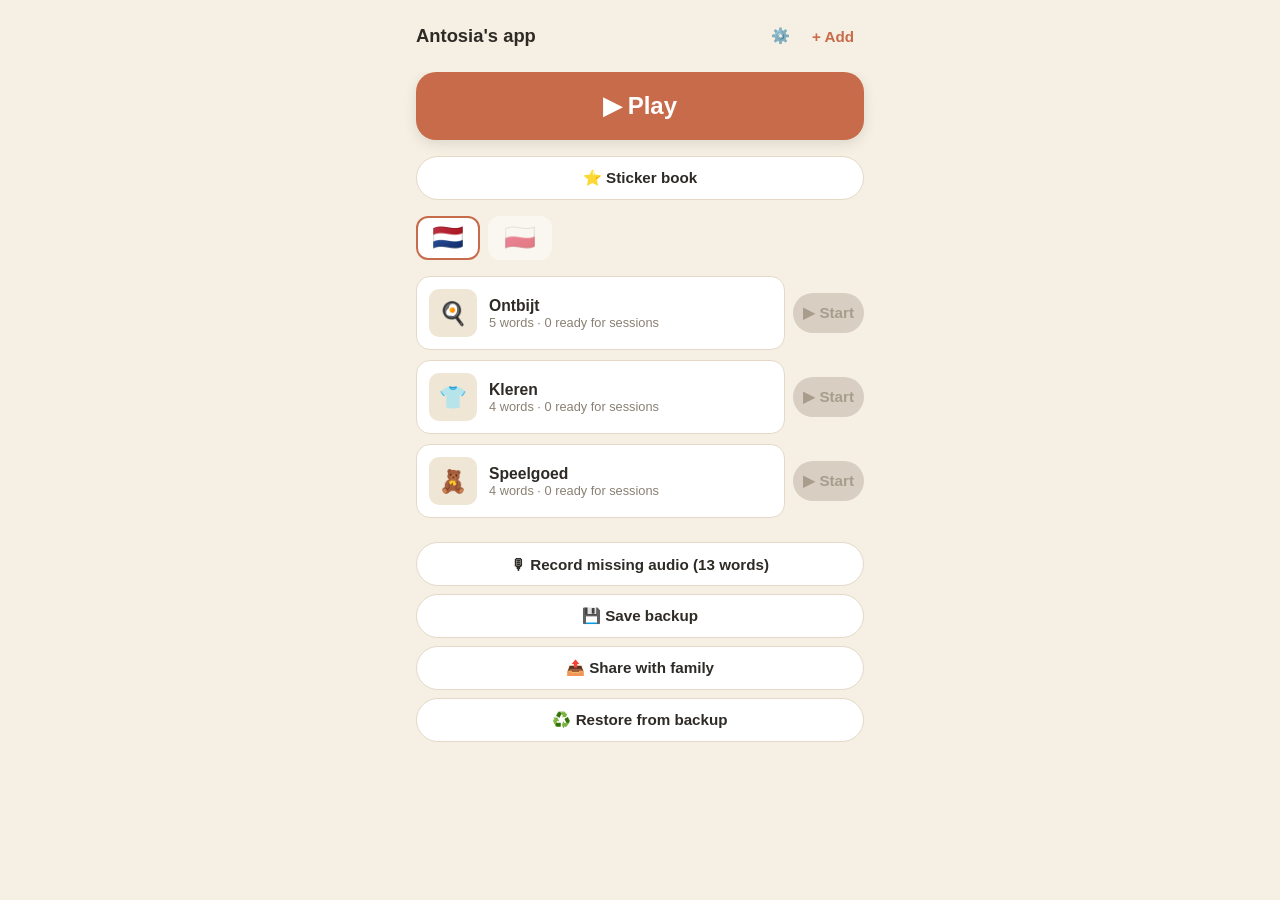
==== index.html @ c9a787b4 "Reorder child-mode flow per parent request (19 July 2026) New order: flag → collage of all language " ====
<!doctype html>
<html lang="en">
<head>
  <meta charset="UTF-8" />
  <meta name="viewport" content="width=device-width, initial-scale=1, maximum-scale=1, user-scalable=no, viewport-fit=cover" />
  <title>Antosia's app</title>
  <link rel="manifest" href="./manifest.webmanifest" />
  <link rel="apple-touch-icon" href="./icons/icon-180.png" />
  <meta name="apple-mobile-web-app-capable" content="yes" />
  <meta name="apple-mobile-web-app-status-bar-style" content="default" />
  <meta name="theme-color" content="#f6efe3" />
  <link rel="stylesheet" href="./css/app.css?v=43" />
</head>
<body>
  <main id="app" class="app"></main>
  <div id="session" hidden></div>
  <script type="module" src="./js/admin.js?v=43"></script>
  <script>
    if ('serviceWorker' in navigator) {
      navigator.serviceWorker.register('./sw.js');
    }
  </script>
</body>
</html>
---- css/app.css ----
:root {
  --bg: #f6efe3;
  --fg: #2e2a26;
  --muted: #8a8074;
  --accent: #c86b4a;
  --card-bg: #ffffff;
  --border: #e4d9c8;
  --radius: 14px;
}

* {
  box-sizing: border-box;
}

body {
  margin: 0;
  font-family: -apple-system, BlinkMacSystemFont, "Helvetica Neue", Arial, sans-serif;
  background: var(--bg);
  color: var(--fg);
  padding: env(safe-area-inset-top) env(safe-area-inset-right) env(safe-area-inset-bottom)
    env(safe-area-inset-left);
}

.spike {
  max-width: 480px;
  margin: 0 auto;
  padding: 20px 16px 48px;
}

header h1 {
  font-size: 1.3rem;
  margin: 0 0 6px;
}

header .sub {
  font-size: 0.9rem;
  color: var(--muted);
  margin: 0 0 24px;
  line-height: 1.4;
}

.card {
  background: var(--card-bg);
  border: 1px solid var(--border);
  border-radius: var(--radius);
  padding: 16px;
  margin-bottom: 16px;
}

.card h2 {
  font-size: 1rem;
  margin: 0 0 10px;
}

.hint {
  font-size: 0.82rem;
  color: var(--muted);
  margin-top: 8px;
}

.btn-row {
  display: flex;
  flex-wrap: wrap;
  gap: 10px;
  margin-bottom: 10px;
}

button,
.btn {
  appearance: none;
  border: none;
  background: var(--accent);
  color: #fff;
  font-size: 0.95rem;
  font-weight: 600;
  padding: 12px 18px;
  border-radius: 999px;
  min-height: 44px;
  cursor: pointer;
  display: inline-flex;
  align-items: center;
  justify-content: center;
  text-align: center;
}

button:disabled {
  background: #d8cfc2;
  color: #a89d8d;
  cursor: not-allowed;
}

button:active,
.btn:active {
  transform: scale(0.97);
}

#photo-preview {
  display: block;
  max-width: 100%;
  border-radius: 10px;
  margin: 10px 0;
}

#log {
  font-family: ui-monospace, SFMono-Regular, Menlo, monospace;
  font-size: 0.75rem;
  white-space: pre-wrap;
  word-break: break-word;
  max-height: 200px;
  overflow-y: auto;
  background: #fbf7f0;
  border-radius: 8px;
  padding: 10px;
  margin: 0;
}

p {
  font-size: 0.9rem;
  line-height: 1.4;
  margin: 6px 0;
}

/* --- Admin app shell --- */

.app {
  max-width: 480px;
  margin: 0 auto;
  padding-bottom: 40px;
}

.topbar {
  display: flex;
  align-items: center;
  gap: 10px;
  padding: 16px;
  position: sticky;
  top: 0;
  background: var(--bg);
  z-index: 5;
}

.topbar h1 {
  font-size: 1.15rem;
  margin: 0;
  flex: 1;
}

.topbar-actions {
  display: flex;
  align-items: center;
  gap: 2px;
}

.icon-btn {
  appearance: none;
  border: none;
  background: transparent;
  color: var(--accent);
  font-size: 0.95rem;
  font-weight: 600;
  padding: 8px 10px;
  min-height: 40px;
  cursor: pointer;
}

.screen {
  padding: 0 16px;
}

.empty-state {
  text-align: center;
  color: var(--muted);
  padding: 40px 16px;
  font-size: 0.9rem;
}

/* --- Lists --- */

.list {
  list-style: none;
  margin: 0 0 16px;
  padding: 0;
  display: flex;
  flex-direction: column;
  gap: 10px;
}

.list-item {
  display: flex;
  align-items: center;
  gap: 12px;
  background: var(--card-bg);
  border: 1px solid var(--border);
  border-radius: var(--radius);
  padding: 12px;
  cursor: pointer;
  text-align: left;
  width: 100%;
  font: inherit;
  color: inherit;
}

.list-item:active {
  transform: scale(0.99);
}

.thumb {
  width: 48px;
  height: 48px;
  border-radius: 10px;
  background: #efe6d6;
  display: flex;
  align-items: center;
  justify-content: center;
  font-size: 1.4rem;
  flex-shrink: 0;
  overflow: hidden;
}

.thumb img {
  width: 100%;
  height: 100%;
  object-fit: cover;
}

.thumb.large {
  width: 88px;
  height: 88px;
  border-radius: 14px;
  font-size: 2.2rem;
}

.list-item-body {
  flex: 1;
  min-width: 0;
}

.list-item-title {
  font-weight: 600;
  font-size: 0.98rem;
}

.list-item-sub {
  font-size: 0.8rem;
  color: var(--muted);
}

.badge {
  font-size: 0.72rem;
  font-weight: 600;
  padding: 4px 8px;
  border-radius: 999px;
  white-space: nowrap;
}

.badge-warning {
  background: #f7e2c4;
  color: #8a5a1f;
}

.badge-ok {
  background: #d9ecd6;
  color: #33632e;
}

.badge-muted {
  background: #e6e0d4;
  color: #7a7263;
}

/* Excluded ("Skip") words: dimmed so they're visibly set aside, but still
   fully tappable to edit or re-include. */
.list-item-muted {
  opacity: 0.55;
}

.fab-row {
  margin-top: 4px;
}

.fab-row button {
  width: 100%;
}

/* --- Forms --- */

.field {
  margin-bottom: 18px;
}

.field label,
.field .field-label {
  display: block;
  font-size: 0.82rem;
  font-weight: 600;
  color: var(--muted);
  margin-bottom: 6px;
}

.field input[type="text"],
.field textarea {
  width: 100%;
  font-size: 1rem;
  font-family: inherit;
  padding: 12px;
  border-radius: 10px;
  border: 1px solid var(--border);
  background: var(--card-bg);
  color: var(--fg);
}

.field textarea {
  resize: vertical;
  min-height: 60px;
}

.segmented {
  display: flex;
  gap: 8px;
  flex-wrap: wrap;
}

.segmented button {
  background: var(--card-bg);
  color: var(--fg);
  border: 1px solid var(--border);
  font-weight: 500;
  padding: 10px 16px;
}

.segmented button.active {
  background: var(--accent);
  color: #fff;
  border-color: var(--accent);
}

.label-preview {
  font-size: 1.1rem;
  font-weight: 600;
  margin-top: 6px;
}

.media-block {
  background: #fbf7f0;
  border: 1px solid var(--border);
  border-radius: var(--radius);
  padding: 14px;
  margin-bottom: 14px;
}

.media-block .status-line {
  font-size: 0.85rem;
  margin: 8px 0 10px;
}

.status-ok {
  color: #33632e;
}

.status-missing {
  color: #a8551f;
}

.form-actions {
  display: flex;
  flex-direction: column;
  gap: 10px;
  margin-top: 24px;
}

.btn-secondary {
  background: var(--card-bg);
  color: var(--fg);
  border: 1px solid var(--border);
}

.btn-danger {
  background: #fff;
  color: #b3423a;
  border: 1px solid #f0c9c4;
}

.list-item-row {
  display: flex;
  align-items: center;
  gap: 8px;
}

.list-item-row .list-item {
  flex: 1;
  width: auto;
}

.session-start-btn {
  flex-shrink: 0;
}

/* --- Child session mode --- */

#session {
  position: fixed;
  inset: 0;
  background: var(--bg);
  z-index: 10;
  display: flex;
  flex-direction: column;
  /* Toddler-proofing: no double-tap zoom, no long-press save/copy menus,
     no accidental text selection anywhere inside a session. */
  touch-action: manipulation;
  -webkit-touch-callout: none;
  -webkit-user-select: none;
  user-select: none;
}

#session img {
  -webkit-touch-callout: none;
  -webkit-user-drag: none;
  pointer-events: none;
}

#session[hidden] {
  display: none;
}

.session-screen {
  flex: 1;
  display: flex;
  flex-direction: column;
  align-items: center;
  justify-content: center;
  padding: 24px;
  text-align: center;
  gap: 18px;
}

.session-photo-btn {
  appearance: none;
  border: none;
  background: none;
  padding: 0;
  cursor: pointer;
}

.session-photo {
  width: min(78vw, 350px);
  height: min(78vw, 350px);
  border-radius: 28px;
  background: #efe6d6;
  display: flex;
  align-items: center;
  justify-content: center;
  font-size: 6rem;
  overflow: hidden;
  box-shadow: 0 6px 18px rgba(0, 0, 0, 0.08);
}

.session-photo img {
  width: 100%;
  height: 100%;
  /* contain (not cover): show the whole picture, uncropped — the warm box
     background shows through where the photo's shape doesn't fill the square. */
  object-fit: contain;
}

.session-label {
  font-size: 2rem;
  font-weight: 700;
}

.session-hint {
  font-size: 1.1rem;
  color: var(--muted);
}

/* Shown only when saving her progress failed (storage full / DB unavailable):
   a plain-language message plus a way out that doesn't fake success. */
.session-save-error {
  margin-top: 12px;
  padding: 12px 14px;
  border-radius: 16px;
  background: rgba(180, 60, 40, 0.08);
  max-width: 420px;
}

.session-secondary {
  appearance: none;
  border: 1px solid rgba(0, 0, 0, 0.15);
  background: #fff;
  border-radius: 999px;
  padding: 10px 18px;
  font-size: 1rem;
  cursor: pointer;
  margin-top: 8px;
}

.session-continue {
  font-size: 1.15rem;
  padding: 16px 32px;
  border-radius: 999px;
  min-width: 220px;
}

/* Wordless "let's find it" button: a big magnifying glass with a slow,
   calm breathing pulse — inviting, not flashy. */
.find-btn {
  appearance: none;
  border: none;
  width: 96px;
  height: 96px;
  border-radius: 50%;
  background: var(--accent);
  font-size: 2.8rem;
  display: flex;
  align-items: center;
  justify-content: center;
  cursor: pointer;
  box-shadow: 0 4px 14px rgba(0, 0, 0, 0.12);
  animation: find-pulse 2.4s ease-in-out infinite;
}

@keyframes find-pulse {
  0%,
  100% {
    transform: scale(1);
  }
  50% {
    transform: scale(1.08);
  }
}

@media (prefers-reduced-motion: reduce) {
  .find-btn {
    animation: none;
  }
}

.end-stage {
  overflow-y: auto;
  justify-content: flex-start;
  padding-top: 40px;
}

/* Never let flexbox SHRINK end-screen blocks to fit the viewport: a shrunken
   .sticker-reveal paints its 64px sticker over the text below it. The screen
   scrolls instead (it's an .allow-scroll area). */
.end-stage > * {
  flex-shrink: 0;
}

/* Two choices stack vertically so each picture can be BIG (parent feedback:
   pictures were too small side-by-side). 3 and 4 choices switch to grids
   below. */
.session-options {
  display: flex;
  flex-direction: column;
  gap: 16px;
  align-items: center;
  justify-content: center;
}

.session-option {
  appearance: none;
  border: none;
  background: none;
  padding: 0;
  cursor: pointer;
  border-radius: 24px;
}

.session-option-photo {
  width: min(56vw, 250px);
  height: min(56vw, 250px);
  border-radius: 24px;
  background: #efe6d6;
  display: flex;
  align-items: center;
  justify-content: center;
  font-size: 4rem;
  overflow: hidden;
}

.session-option-photo img {
  width: 100%;
  height: 100%;
  /* contain (not cover): the answer tiles show the whole picture, uncropped. */
  object-fit: contain;
}

.session-option.correct .session-option-photo {
  outline: 5px solid #6fb366;
}

/* Test mode difficulty: 3 options = a 2+1 grid (third centered below);
   4 options = a 2×2 grid. Tiles stay as big as the screen allows. */
.session-options.count-3,
.session-options.count-4 {
  display: grid;
  grid-template-columns: repeat(2, auto);
  justify-content: center;
}

.session-options.count-3 .session-option:nth-child(3) {
  grid-column: 1 / -1;
  justify-self: center;
}

.session-options.count-3 .session-option-photo,
.session-options.count-4 .session-option-photo {
  width: min(42vw, 190px);
  height: min(42vw, 190px);
}

/* Test end screen: the first-tap score and per-word ✓/✗ list. */
.test-score {
  font-size: 1.25rem;
  font-weight: 700;
}

.test-result-list {
  width: 100%;
  max-width: 360px;
  display: flex;
  flex-direction: column;
  gap: 6px;
}

.test-result-row {
  display: flex;
  justify-content: space-between;
  background: var(--card-bg);
  border: 1px solid var(--border);
  border-radius: 10px;
  padding: 8px 14px;
  font-size: 0.95rem;
  font-weight: 600;
}

.test-ok {
  color: #33632e;
}

.test-miss {
  color: #b3423a;
}

.session-option.wiggle {
  animation: session-wiggle 0.4s ease;
}

@keyframes session-wiggle {
  0%,
  100% {
    transform: translateX(0);
  }
  25% {
    transform: translateX(-6px);
  }
  75% {
    transform: translateX(6px);
  }
}

.session-prompt-icon {
  font-size: 3.5rem;
}

.session-prompt-text {
  font-size: 1.4rem;
  font-weight: 600;
  max-width: 340px;
}

.session-end-title {
  font-size: 1.8rem;
  font-weight: 700;
}

.session-end-summary {
  font-size: 1.1rem;
}

.session-end-reminder {
  font-size: 1rem;
  color: var(--muted);
  max-width: 320px;
}

.session-obs-list {
  width: 100%;
  max-width: 360px;
  display: flex;
  flex-direction: column;
  gap: 10px;
  margin: 8px 0;
}

.session-obs-row {
  display: flex;
  align-items: center;
  gap: 8px;
  background: var(--card-bg);
  border: 1px solid var(--border);
  border-radius: 12px;
  padding: 10px 12px;
}

.session-obs-label {
  flex: 1;
  text-align: left;
  font-weight: 600;
  font-size: 0.95rem;
}

.obs-btn {
  background: var(--card-bg);
  color: var(--muted);
  border: 1px solid var(--border);
  font-size: 0.8rem;
  padding: 8px 10px;
}

.obs-btn.active {
  background: #d9ecd6;
  color: #33632e;
  border-color: #b7d9b0;
}

/* The button itself is a generous touch target (well above the 44px
   minimum) so a 3-second hold survives normal finger drift; the visible
   dot inside stays small and subtle so it doesn't distract a toddler. */
.parent-gate {
  position: fixed;
  bottom: calc(env(safe-area-inset-bottom, 0px) + 18px);
  right: calc(env(safe-area-inset-right, 0px) + 10px);
  width: 72px;
  height: 72px;
  border-radius: 50%;
  background: none;
  border: none;
  padding: 0;
  display: flex;
  align-items: center;
  justify-content: center;
  z-index: 50;
  touch-action: none;
  -webkit-touch-callout: none;
  -webkit-user-select: none;
  user-select: none;
}

.parent-gate-dot {
  width: 34px;
  height: 34px;
  border-radius: 50%;
  background: rgba(0, 0, 0, 0.06);
  overflow: hidden;
}

.parent-gate-fill {
  width: 100%;
  height: 100%;
  background: rgba(0, 0, 0, 0.35);
  transform: scaleX(0);
  transform-origin: left;
}

.parent-gate-fill.filling {
  /* Duration is set from HOLD_MS in gate.js so the two can't drift apart;
     this value is only a fallback. */
  transition: transform 1.5s linear;
  transform: scaleX(1);
}

/* --- Child-first flow (Stage 6) --- */

/* Antosia's own big friendly entry button at the top of the home screen. */
.play-btn {
  width: 100%;
  font-size: 1.5rem;
  padding: 20px;
  border-radius: 20px;
  margin-bottom: 16px;
  box-shadow: 0 4px 14px rgba(0, 0, 0, 0.1);
}

.child-flag-stage {
  gap: 32px;
}

.child-flag-btn {
  appearance: none;
  border: none;
  background: var(--card-bg);
  width: min(48vw, 220px);
  height: min(48vw, 220px);
  border-radius: 32px;
  font-size: min(24vw, 108px);
  line-height: 1;
  display: flex;
  align-items: center;
  justify-content: center;
  cursor: pointer;
  box-shadow: 0 6px 18px rgba(0, 0, 0, 0.08);
}

.child-flag-btn:active {
  transform: scale(0.96);
}

.child-tiles {
  display: grid;
  grid-template-columns: 1fr 1fr;
  gap: 16px;
  width: 100%;
  max-width: 420px;
}

.child-tile {
  appearance: none;
  border: 1px solid var(--border);
  background: var(--card-bg);
  border-radius: 22px;
  padding: 14px 10px;
  display: flex;
  flex-direction: column;
  align-items: center;
  gap: 8px;
  cursor: pointer;
  color: var(--fg);
  font: inherit;
  box-shadow: 0 4px 12px rgba(0, 0, 0, 0.06);
  min-height: 44px;
}

.child-tile:active {
  transform: scale(0.97);
}

.child-tile-emoji {
  font-size: 2.6rem;
  line-height: 1;
}

.child-tile-name {
  font-size: 1.05rem;
  font-weight: 700;
}

.child-tile-photos {
  display: grid;
  grid-template-columns: 1fr 1fr;
  gap: 4px;
  width: 100%;
}

.child-tile-photos img {
  width: 100%;
  aspect-ratio: 1;
  object-fit: cover;
  border-radius: 10px;
}

/* Face pick: whose voice? Big round photo buttons, silent selection. */
.child-faces {
  display: flex;
  gap: 28px;
  flex-wrap: wrap;
  justify-content: center;
}

.child-face-btn {
  appearance: none;
  border: none;
  background: none;
  padding: 0;
  display: flex;
  flex-direction: column;
  align-items: center;
  gap: 10px;
  cursor: pointer;
}

.child-face-btn:active {
  transform: scale(0.96);
}

.child-face-photo {
  width: min(38vw, 170px);
  height: min(38vw, 170px);
  border-radius: 50%;
  overflow: hidden;
  background: var(--card-bg);
  display: flex;
  align-items: center;
  justify-content: center;
  font-size: 3rem;
  box-shadow: 0 6px 18px rgba(0, 0, 0, 0.1);
}

.child-face-photo img {
  width: 100%;
  height: 100%;
  object-fit: cover;
}

.child-face-initials {
  background: var(--accent);
  color: #fff;
  font-weight: 700;
}

.child-face-name {
  font-size: 1.15rem;
  font-weight: 700;
  color: var(--fg);
}

/* Intro: the session host, big and warm. */
.child-intro-stage {
  gap: 20px;
}

.child-intro-photo {
  width: min(80vw, 380px);
  height: min(80vw, 380px);
  border-radius: 36px;
  overflow: hidden;
  background: #efe6d6;
  box-shadow: 0 8px 24px rgba(0, 0, 0, 0.12);
}

.child-intro-photo img {
  width: 100%;
  height: 100%;
  object-fit: cover;
}

.child-intro-label {
  font-size: 2rem;
  font-weight: 700;
}

/* Collage: the faces of this language. */
.child-collage {
  display: grid;
  grid-template-columns: repeat(2, 1fr);
  gap: 12px;
  width: 100%;
  max-width: 420px;
}

.child-collage.cols-3 {
  grid-template-columns: repeat(3, 1fr);
}

.child-collage-cell {
  border-radius: 20px;
  overflow: hidden;
  background: #efe6d6;
  aspect-ratio: 1;
  box-shadow: 0 4px 12px rgba(0, 0, 0, 0.08);
}

.child-collage-cell img {
  width: 100%;
  height: 100%;
  object-fit: cover;
}

/* --- Family recording page (?record=…) ---
   Audience: grandparents who may never have recorded anything on a phone.
   Everything is oversized: one task per screen, one huge obvious button. */

.record-page {
  max-width: 440px;
  margin: 0 auto;
  padding: 28px 20px 60px;
  text-align: center;
}

.record-title {
  font-size: 1.7rem;
  margin: 10px 0 14px;
}

.record-body {
  font-size: 1.15rem;
  line-height: 1.5;
  margin: 10px 0;
}

.record-warn {
  font-size: 1.05rem;
  line-height: 1.5;
  background: #f7e2c4;
  color: #6d4715;
  border-radius: 14px;
  padding: 12px 14px;
  margin: 16px 0;
}

.record-tips {
  text-align: left;
  font-size: 1.1rem;
  line-height: 1.5;
  padding-left: 1.2em;
  margin: 12px 0;
}

.record-tips li {
  margin: 10px 0;
}

.record-progress {
  font-size: 1rem;
  font-weight: 700;
  color: var(--muted);
  margin-bottom: 14px;
}

.record-instruction {
  font-size: 1.15rem;
  margin: 12px 0 6px;
}

.record-say {
  font-size: 2rem;
  font-weight: 800;
  margin: 6px 0 10px;
}

.record-hint {
  font-size: 1rem;
  color: var(--muted);
  line-height: 1.45;
  margin: 6px 0 10px;
}

.record-thumb {
  width: 160px;
  height: 160px;
  object-fit: cover;
  border-radius: 20px;
  margin: 4px auto 8px;
  display: block;
  box-shadow: 0 4px 14px rgba(0, 0, 0, 0.1);
}

.record-status {
  font-size: 1.2rem;
  font-weight: 700;
  min-height: 1.5em;
  margin: 10px 0;
}

.record-actions {
  display: flex;
  flex-direction: column;
  align-items: center;
  gap: 14px;
  margin-top: 10px;
}

/* THE button: a big red microphone circle nobody can miss. */
.record-btn {
  width: 130px;
  height: 130px;
  border-radius: 50%;
  background: #cc3b2f;
  font-size: 3rem;
  display: flex;
  align-items: center;
  justify-content: center;
  box-shadow: 0 6px 18px rgba(0, 0, 0, 0.18);
}

.record-btn.recording {
  font-size: 1.4rem;
  animation: record-pulse 1.2s ease-in-out infinite;
}

@keyframes record-pulse {
  0%,
  100% {
    transform: scale(1);
    box-shadow: 0 6px 18px rgba(204, 59, 47, 0.35);
  }
  50% {
    transform: scale(1.07);
    box-shadow: 0 6px 26px rgba(204, 59, 47, 0.6);
  }
}

.record-primary {
  width: 100%;
  font-size: 1.3rem;
  padding: 18px;
  border-radius: 18px;
}

.record-start {
  margin-top: 14px;
}

.record-secondary {
  width: 100%;
  font-size: 1.15rem;
  padding: 15px;
  border-radius: 16px;
  background: var(--card-bg);
  color: var(--fg);
  border: 2px solid var(--border);
}

.record-skip {
  background: none;
  color: var(--muted);
  font-size: 1rem;
  text-decoration: underline;
  box-shadow: none;
  min-height: 44px;
}

.record-photo-preview img {
  width: 180px;
  height: 180px;
  object-fit: cover;
  border-radius: 50%;
  margin: 10px auto;
  display: block;
  box-shadow: 0 6px 18px rgba(0, 0, 0, 0.15);
}

/* --- Home-screen language switcher --- */
.lang-switch {
  display: flex;
  gap: 8px;
  margin-bottom: 16px;
}

.lang-btn {
  appearance: none;
  border: 2px solid transparent;
  background: var(--card-bg);
  border-radius: 12px;
  padding: 6px 14px;
  font-size: 1.6rem;
  line-height: 1;
  cursor: pointer;
  opacity: 0.5;
}

.lang-btn.active {
  opacity: 1;
  border-color: var(--accent);
}

/* --- People & voices --- */
.badge-row {
  display: flex;
  gap: 6px;
  flex-wrap: wrap;
  margin-top: 4px;
}

/* --- Settings screen --- */
.settings-card {
  background: var(--card-bg);
  border-radius: 14px;
  padding: 16px;
  margin-bottom: 14px;
}

.settings-card-title {
  font-size: 1rem;
  margin: 0 0 10px;
}

.settings-line {
  margin: 6px 0;
  font-size: 0.95rem;
}

.settings-note {
  margin: 6px 0;
  font-size: 0.85rem;
  color: var(--muted);
  line-height: 1.4;
}

.settings-note-warn {
  color: #8a5a1f;
}

.settings-steps {
  margin: 8px 0;
  padding-left: 1.3em;
}

.settings-steps li {
  margin: 8px 0;
  font-size: 0.9rem;
  line-height: 1.45;
}

.settings-link {
  display: inline-block;
  margin: 8px 0 2px;
  color: var(--accent);
  font-weight: 600;
  font-size: 0.9rem;
  text-decoration: none;
}

/* --- Sticker book (full-screen collection view) --- */
.sticker-book {
  overflow-y: auto;
  justify-content: flex-start;
  padding-top: 48px;
}

.sticker-book > * {
  flex-shrink: 0;
}

.sticker-grid {
  display: grid;
  grid-template-columns: repeat(4, 1fr);
  gap: 14px;
  width: 100%;
  max-width: 380px;
}

.sticker-cell {
  aspect-ratio: 1;
  background: var(--card-bg);
  border-radius: 18px;
  display: flex;
  align-items: center;
  justify-content: center;
  font-size: 2.6rem;
  box-shadow: 0 3px 10px rgba(0, 0, 0, 0.07);
}

/* Translation linking audit (Release 1): proposed pairs and the groups the app
   refuses to guess at. */
.twin-pair-list {
  margin: 8px 0;
  max-height: 260px;
  overflow-y: auto;
}

.twin-pair-row {
  display: flex;
  align-items: center;
  gap: 8px;
  padding: 6px 8px;
  border-radius: 10px;
}

.twin-pair-row:nth-child(odd) {
  background: rgba(0, 0, 0, 0.03);
}

.twin-pair-link {
  opacity: 0.5;
}

.twin-confirm {
  display: flex;
  align-items: center;
  gap: 10px;
  margin-top: 10px;
  padding: 10px;
  border-radius: 12px;
  background: rgba(0, 0, 0, 0.04);
  cursor: pointer;
}

.twin-ambiguous {
  padding: 10px;
  margin-top: 10px;
  border-radius: 14px;
  background: rgba(180, 120, 40, 0.08);
}

.twin-select {
  width: 100%;
  margin-top: 6px;
  padding: 10px;
  border-radius: 10px;
  border: 1px solid rgba(0, 0, 0, 0.15);
  font-size: 1rem;
  background: #fff;
}

/* Translation conflict: the two candidate words side by side, so the parent can
   see at a glance whether they're the same concept. */
.conflict-pair {
  display: grid;
  grid-template-columns: 1fr 1fr;
  gap: 12px;
  margin: 12px 0 4px;
}

.conflict-side {
  text-align: center;
  padding: 10px 8px;
  border-radius: 16px;
  background: var(--card-bg);
}

.conflict-side .thumb.large {
  margin: 0 auto 8px;
}

/* Settings → Manage stickers: smaller, tappable chips (a × hint on hover). */
.sticker-manage-grid {
  display: grid;
  grid-template-columns: repeat(5, 1fr);
  gap: 8px;
  margin-top: 8px;
}

.sticker-manage-cell {
  appearance: none;
  border: none;
  aspect-ratio: 1;
  background: var(--card-bg);
  border-radius: 12px;
  font-size: 1.7rem;
  cursor: pointer;
  box-shadow: 0 2px 6px rgba(0, 0, 0, 0.06);
}

.sticker-manage-cell:active {
  transform: scale(0.92);
}

/* --- Rewards: confetti + session stickers (v34) --- */

.confetti-layer {
  position: absolute;
  inset: 0;
  overflow: hidden;
  pointer-events: none;
  z-index: 40; /* above stage content, below nothing interactive (no pointer events) */
}

.confetti-piece {
  position: absolute;
  width: 10px;
  height: 14px;
  border-radius: 2px;
  opacity: 0.95;
  animation-name: confetti-fall;
  animation-timing-function: cubic-bezier(0.2, 0.6, 0.4, 1);
  animation-fill-mode: forwards;
}

@keyframes confetti-fall {
  to {
    transform: translate(var(--dx), var(--dy)) rotate(var(--rot));
    opacity: 0;
  }
}

.sticker-reveal {
  text-align: center;
  min-height: 40px;
  margin: 4px 0 10px;
}

.sticker-big {
  font-size: 64px;
  line-height: 1.1;
  animation: sticker-pop 550ms cubic-bezier(0.2, 1.6, 0.4, 1) both;
}

@keyframes sticker-pop {
  from {
    transform: scale(0.2) rotate(-16deg);
    opacity: 0;
  }
  to {
    transform: scale(1) rotate(0deg);
    opacity: 1;
  }
}

.sticker-caption {
  font-weight: 700;
  margin: 2px 0 8px;
}

.sticker-shelf {
  font-size: 26px;
  letter-spacing: 4px;
  background: rgba(255, 255, 255, 0.55);
  border-radius: 14px;
  padding: 8px 12px;
  display: inline-block;
  max-width: 100%;
}

@media (prefers-reduced-motion: reduce) {
  .sticker-big {
    animation: none;
  }
}
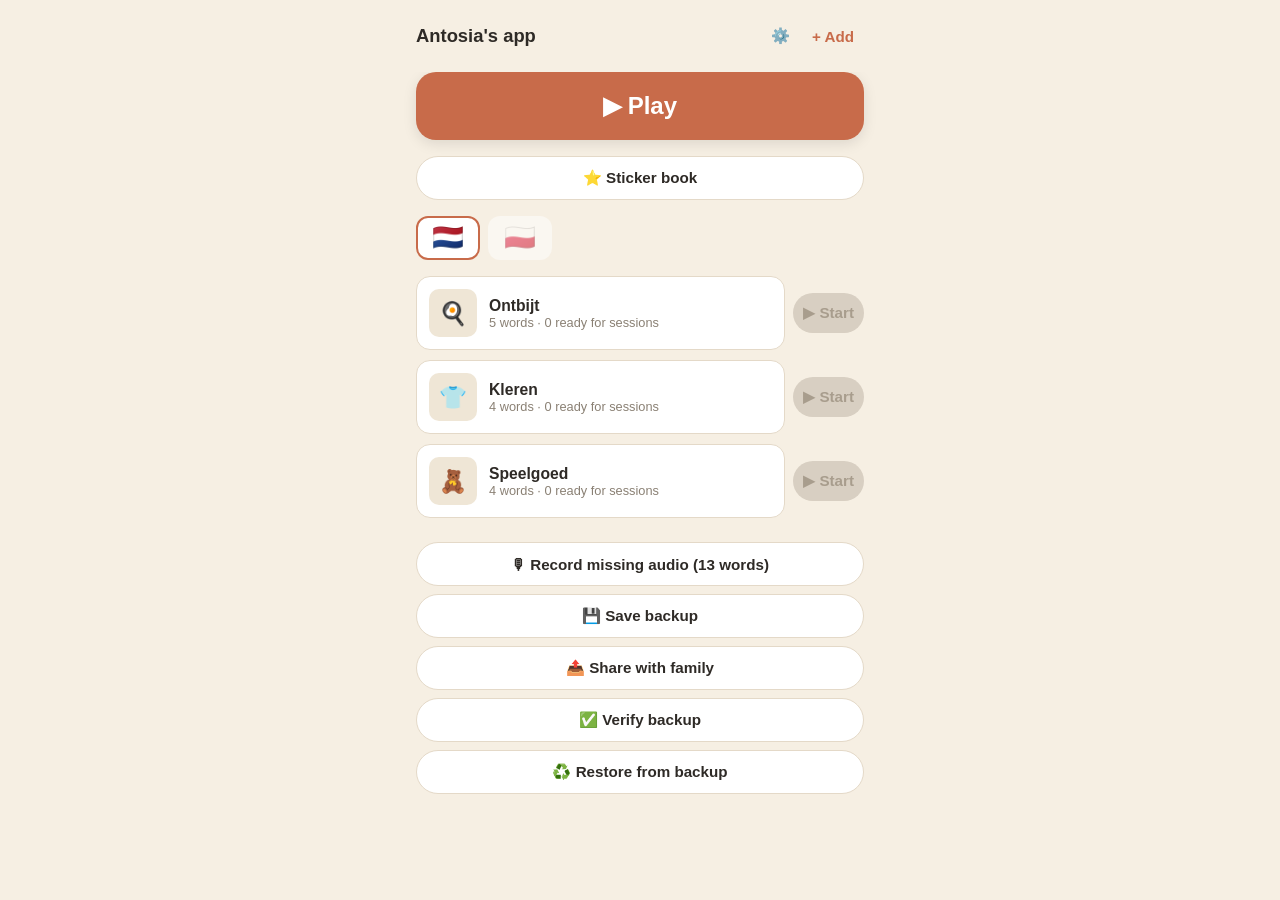
==== commit bba3aa86: "v45: make backups verifiable and lossless" ====
--- a/index.html
+++ b/index.html
@@ -9,12 +9,12 @@
   <meta name="apple-mobile-web-app-capable" content="yes" />
   <meta name="apple-mobile-web-app-status-bar-style" content="default" />
   <meta name="theme-color" content="#f6efe3" />
-  <link rel="stylesheet" href="./css/app.css?v=43" />
+  <link rel="stylesheet" href="./css/app.css?v=45" />
 </head>
 <body>
   <main id="app" class="app"></main>
   <div id="session" hidden></div>
-  <script type="module" src="./js/admin.js?v=43"></script>
+  <script type="module" src="./js/admin.js?v=45"></script>
   <script>
     if ('serviceWorker' in navigator) {
       navigator.serviceWorker.register('./sw.js');
